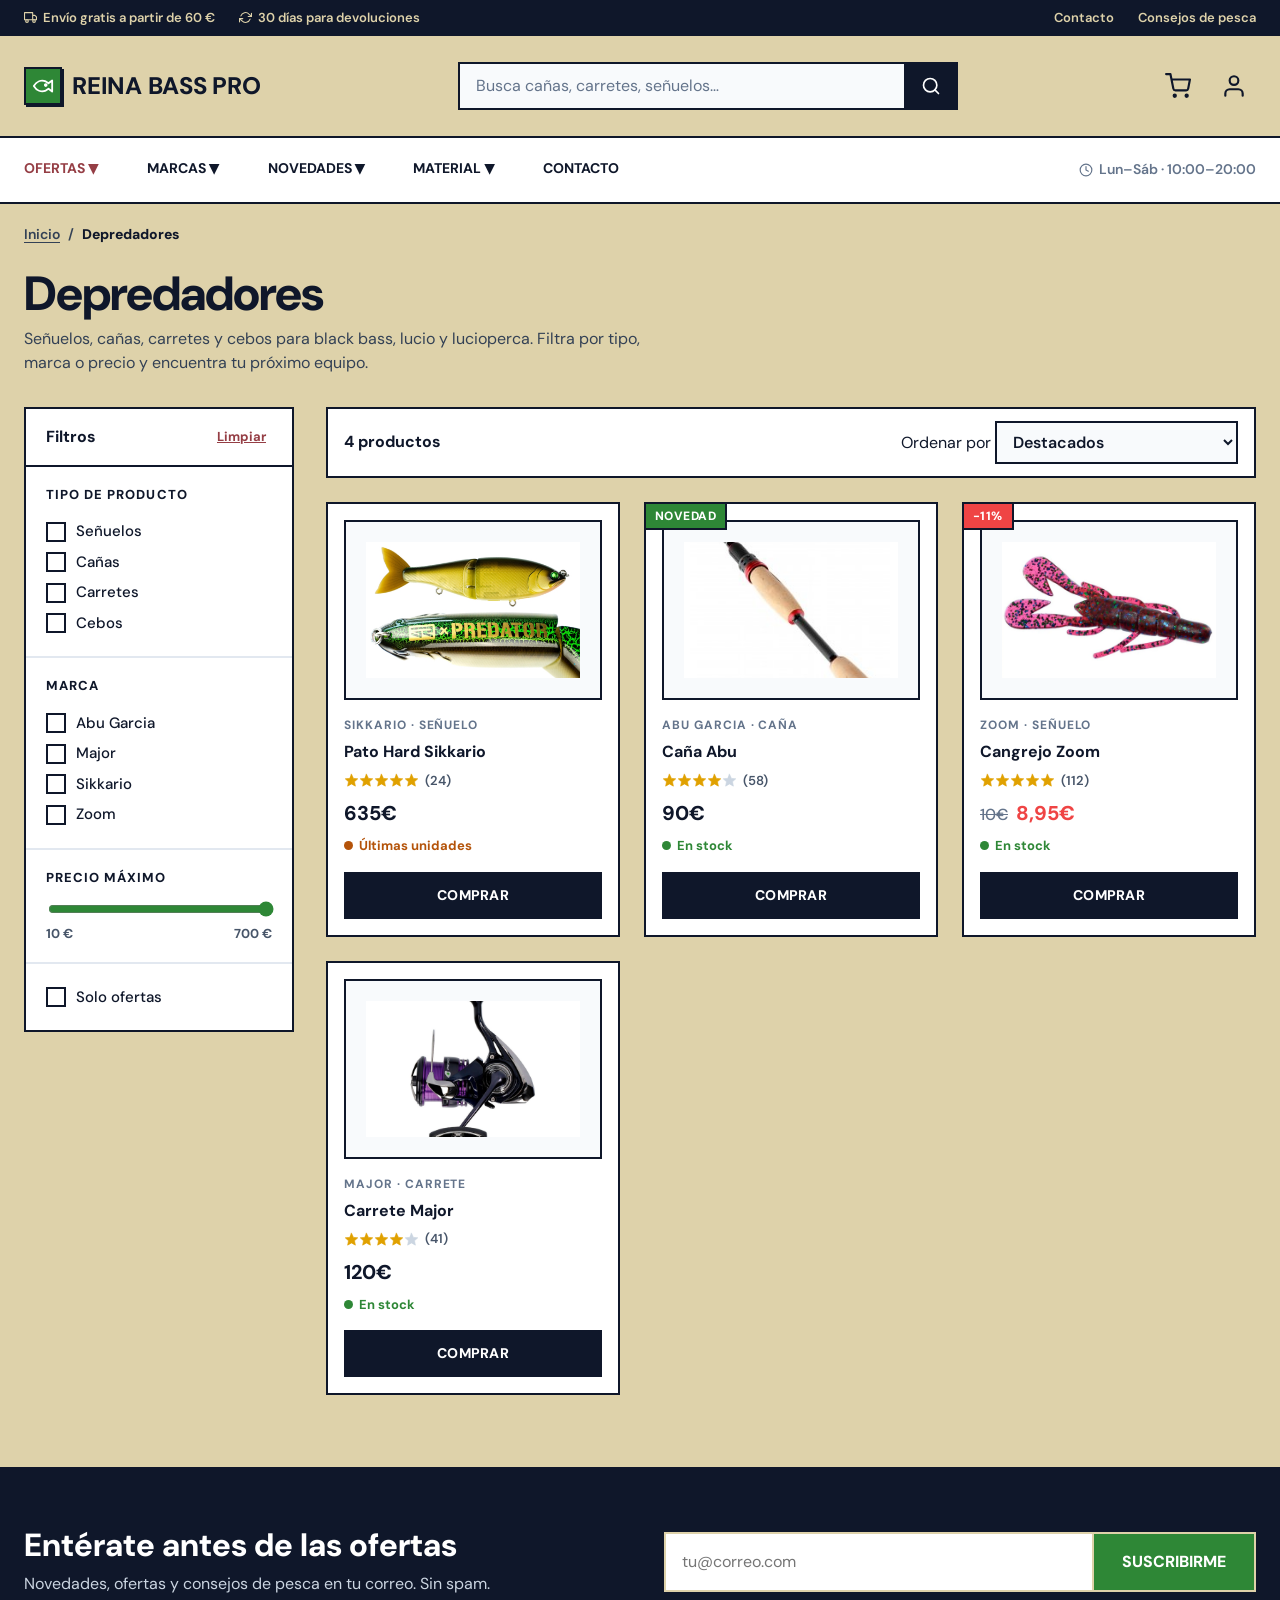
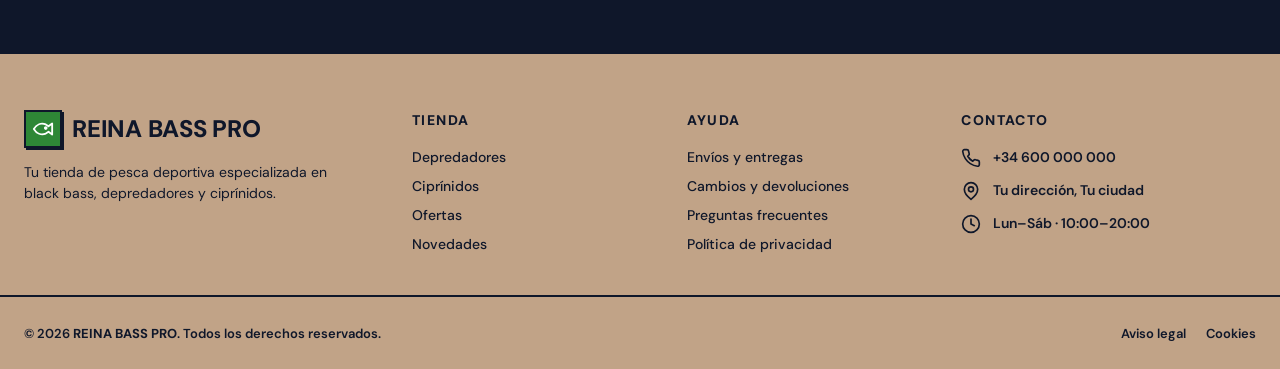
==== reina-bass-pro/categoria.html @ 72db345e "Primer commit de la Práctica 3" ====
<!DOCTYPE html>
<html lang="es">
<head>
  <meta charset="UTF-8">
  <meta name="viewport" content="width=device-width, initial-scale=1">
  <title>Depredadores | Reina Bass Pro</title>
  <meta name="description" content="Señuelos, cañas, carretes y cebos para black bass, lucio y lucioperca.">
  <link rel="preconnect" href="https://fonts.googleapis.com">
  <link rel="preconnect" href="https://fonts.gstatic.com" crossorigin>
  <link href="https://fonts.googleapis.com/css2?family=DM+Sans:opsz,wght@9..40,400;9..40,500;9..40,600;9..40,700;9..40,800&amp;display=swap" rel="stylesheet">
  <link rel="stylesheet" href="style.css">
</head>
<body>
<a class="skip-link" href="#contenido">Saltar al contenido</a>

<!-- Iconos SVG reutilizables -->
<svg class="sprite" width="0" height="0" aria-hidden="true" focusable="false">
  <symbol id="i-cart" viewBox="0 0 24 24"><circle cx="9" cy="21" r="1"/><circle cx="20" cy="21" r="1"/><path d="M1 1h4l2.7 13.4a2 2 0 0 0 2 1.6h9.7a2 2 0 0 0 2-1.6L23 6H6"/></symbol>
  <symbol id="i-user" viewBox="0 0 24 24"><path d="M20 21v-2a4 4 0 0 0-4-4H8a4 4 0 0 0-4 4v2"/><circle cx="12" cy="7" r="4"/></symbol>
  <symbol id="i-search" viewBox="0 0 24 24"><circle cx="11" cy="11" r="8"/><path d="m21 21-4.3-4.3"/></symbol>
  <symbol id="i-phone" viewBox="0 0 24 24"><path d="M22 16.9v3a2 2 0 0 1-2.2 2 19.8 19.8 0 0 1-8.6-3.1 19.5 19.5 0 0 1-6-6A19.8 19.8 0 0 1 2.1 4.2 2 2 0 0 1 4.1 2h3a2 2 0 0 1 2 1.7c.1 1 .4 1.9.7 2.8a2 2 0 0 1-.5 2.1L8.1 9.9a16 16 0 0 0 6 6l1.3-1.3a2 2 0 0 1 2.1-.4c.9.3 1.8.6 2.8.7a2 2 0 0 1 1.7 2z"/></symbol>
  <symbol id="i-mail" viewBox="0 0 24 24"><path d="M4 4h16a2 2 0 0 1 2 2v12a2 2 0 0 1-2 2H4a2 2 0 0 1-2-2V6a2 2 0 0 1 2-2z"/><path d="m22 6-10 7L2 6"/></symbol>
  <symbol id="i-pin" viewBox="0 0 24 24"><path d="M20 10c0 6-8 12-8 12S4 16 4 10a8 8 0 0 1 16 0z"/><circle cx="12" cy="10" r="3"/></symbol>
  <symbol id="i-truck" viewBox="0 0 24 24"><path d="M1 3h15v13H1zM16 8h4l3 3v5h-7z"/><circle cx="5.5" cy="18.5" r="2.5"/><circle cx="18.5" cy="18.5" r="2.5"/></symbol>
  <symbol id="i-return" viewBox="0 0 24 24"><path d="M23 4v6h-6M1 20v-6h6"/><path d="M3.5 9a9 9 0 0 1 14.9-3.4L23 10M1 14l4.6 4.4A9 9 0 0 0 20.5 15"/></symbol>
  <symbol id="i-shield" viewBox="0 0 24 24"><path d="M12 22s8-4 8-10V5l-8-3-8 3v7c0 6 8 10 8 10z"/><path d="m9 12 2 2 4-4"/></symbol>
  <symbol id="i-headset" viewBox="0 0 24 24"><path d="M3 18v-6a9 9 0 0 1 18 0v6"/><path d="M21 19a2 2 0 0 1-2 2h-1v-6h3zM3 19a2 2 0 0 0 2 2h1v-6H3z"/></symbol>
  <symbol id="i-star" viewBox="0 0 24 24"><polygon points="12 2 15.1 8.6 22 9.3 16.8 14 18.2 21 12 17.5 5.8 21 7.2 14 2 9.3 8.9 8.6"/></symbol>
  <symbol id="i-fish" viewBox="0 0 24 24"><path d="M2 12c3-5 8-7 13-5l3 2 4-3v12l-4-3-3 2c-5 2-10 0-13-5z"/><circle cx="15" cy="11" r="1"/></symbol>
  <symbol id="i-clock" viewBox="0 0 24 24"><circle cx="12" cy="12" r="10"/><path d="M12 6v6l4 2"/></symbol>
  <symbol id="i-arrow" viewBox="0 0 24 24"><path d="M5 12h14M12 5l7 7-7 7"/></symbol>
  <symbol id="i-check" viewBox="0 0 24 24"><path d="M20 6 9 17l-5-5"/></symbol>
</svg>

<!-- ===== Barra superior ===== -->
<div class="topbar">
  <div class="container topbar__inner">
    <ul class="topbar__list">
      <li class="topbar__item"><svg class="icon" aria-hidden="true"><use href="#i-truck"/></svg> Envío gratis a partir de 60&nbsp;€</li>
      <li class="topbar__item"><svg class="icon" aria-hidden="true"><use href="#i-return"/></svg> 30 días para devoluciones</li>
    </ul>
    <ul class="topbar__list">
      <li><a class="topbar__link" href="index.html#contacto">Contacto</a></li>
      <li><a class="topbar__link" href="index.html#consejos">Consejos de pesca</a></li>
    </ul>
  </div>
</div>

<!-- ===== Cabecera ===== -->
<header class="header">
  <div class="container header__inner">
    <a class="logo" href="index.html" aria-label="Reina Bass Pro, ir al inicio">
      <span class="logo__mark"><svg class="icon" aria-hidden="true"><use href="#i-fish"/></svg></span>
      <span class="logo__text">REINA BASS PRO</span>
    </a>
    <form class="search" role="search" action="categoria.html" method="get">
      <label class="sr-only" for="q">Buscar productos</label>
      <input class="search__input" id="q" name="q" type="search" placeholder="Busca cañas, carretes, señuelos…" autocomplete="off">
      <button class="search__btn" type="submit" aria-label="Buscar"><svg class="icon" aria-hidden="true"><use href="#i-search"/></svg></button>
    </form>
    <div class="header__actions">
      <a class="icon-btn" href="#" aria-label="Carrito de la compra"><svg class="icon" aria-hidden="true"><use href="#i-cart"/></svg><span class="icon-btn__badge" data-cart-count hidden>0</span></a>
      <a class="icon-btn" href="#" aria-label="Mi cuenta"><svg class="icon" aria-hidden="true"><use href="#i-user"/></svg></a>
    </div>
  </div>
</header>

<!-- ===== Navegación secundaria ===== -->
<nav class="subnav" aria-label="Secciones de la tienda">
  <div class="container subnav__inner">
    <ul class="subnav__list">
      <li><a class="subnav__link subnav__link--offer" href="categoria.html?oferta=1">OFERTAS ▼</a></li>
      <li><a class="subnav__link" href="categoria.html">MARCAS ▼</a></li>
      <li><a class="subnav__link" href="categoria.html">NOVEDADES ▼</a></li>
      <li><a class="subnav__link" href="categoria.html">MATERIAL ▼</a></li>
      <li><a class="subnav__link" href="index.html#contacto">CONTACTO</a></li>
    </ul>
    <p class="subnav__hours"><svg class="icon" aria-hidden="true"><use href="#i-clock"/></svg> Lun–Sáb · 10:00–20:00</p>
  </div>
</nav>

<main class="page" id="contenido">
  <div class="container">
    <nav class="breadcrumb" aria-label="Migas de pan">
      <a class="breadcrumb__link" href="index.html">Inicio</a><span aria-hidden="true">/</span><span class="breadcrumb__current" aria-current="page">Depredadores</span>
    </nav>
    <header class="page__header">
      <h1 class="page__title">Depredadores</h1>
      <p class="page__lead">Señuelos, cañas, carretes y cebos para black bass, lucio y lucioperca. Filtra por tipo, marca o precio y encuentra tu próximo equipo.</p>
    </header>

    <div class="listing">
      <aside class="filters" aria-label="Filtros">
        <div class="filters__header"><h2 class="filters__heading">Filtros</h2><button class="filters__reset" type="button" data-reset>Limpiar</button></div>
        <fieldset class="filters__group">
          <legend class="filters__title">Tipo de producto</legend>
          <label class="choice"><input class="choice__input" type="checkbox" name="type" value="senuelo"> Señuelos</label>
          <label class="choice"><input class="choice__input" type="checkbox" name="type" value="cana"> Cañas</label>
          <label class="choice"><input class="choice__input" type="checkbox" name="type" value="carrete"> Carretes</label>
          <label class="choice"><input class="choice__input" type="checkbox" name="type" value="cebo"> Cebos</label>
        </fieldset>
        <fieldset class="filters__group">
          <legend class="filters__title">Marca</legend>
          <label class="choice"><input class="choice__input" type="checkbox" name="brand" value="Abu Garcia"> Abu Garcia</label>
          <label class="choice"><input class="choice__input" type="checkbox" name="brand" value="Major"> Major</label>
          <label class="choice"><input class="choice__input" type="checkbox" name="brand" value="Sikkario"> Sikkario</label>
          <label class="choice"><input class="choice__input" type="checkbox" name="brand" value="Zoom"> Zoom</label>
        </fieldset>
        <div class="filters__group">
          <label class="filters__title" for="price-max">Precio máximo</label>
          <input class="filters__range" id="price-max" type="range" min="10" max="700" step="10" value="700">
          <p class="filters__labels"><span>10&nbsp;€</span><span id="price-out">700&nbsp;€</span></p>
        </div>
        <div class="filters__group">
          <label class="choice"><input class="choice__input" type="checkbox" id="only-offers"> Solo ofertas</label>
        </div>
      </aside>

      <section class="listing__results" aria-label="Resultados">
        <div class="toolbar">
          <p class="toolbar__count"><span id="count">4</span> productos</p>
          <label class="toolbar__sort">Ordenar por
            <select class="toolbar__select" id="sort">
              <option value="default">Destacados</option>
              <option value="price-asc">Precio: de menor a mayor</option>
              <option value="price-desc">Precio: de mayor a menor</option>
              <option value="name">Nombre (A–Z)</option>
            </select>
          </label>
        </div>
        <div class="products" id="products">
<article class="card" data-name="Pato Hard Sikkario" data-price="635" data-brand="Sikkario" data-type="senuelo" data-offer="0" data-order="1">
  <a class="card__media" href="producto.html"><img class="card__img" src="img/swimbait.png" alt="Señuelo swimbait Pato Hard Sikkario" loading="lazy"></a>
  <div class="card__body">
    <p class="card__brand">Sikkario · Señuelo</p>
    <h3 class="card__title"><a href="producto.html">Pato Hard Sikkario</a></h3>
    <p class="rating"><span class="rating__stars" role="img" aria-label="5 de 5 estrellas"><svg class="icon rating__star" aria-hidden="true"><use href="#i-star"/></svg><svg class="icon rating__star" aria-hidden="true"><use href="#i-star"/></svg><svg class="icon rating__star" aria-hidden="true"><use href="#i-star"/></svg><svg class="icon rating__star" aria-hidden="true"><use href="#i-star"/></svg><svg class="icon rating__star" aria-hidden="true"><use href="#i-star"/></svg></span> <span class="rating__text">(24)</span></p>
    <p class="price">635€</p>
    <p class="stock stock--low">Últimas unidades</p>
  </div>
  <button type="button" class="btn btn--sm card__btn" data-add data-name="Pato Hard Sikkario">COMPRAR</button>
</article>
<article class="card" data-name="Caña Abu" data-price="90" data-brand="Abu Garcia" data-type="cana" data-offer="0" data-order="2">
  <span class="badge badge--new">NOVEDAD</span>
  <a class="card__media" href="producto.html"><img class="card__img" src="img/cana.png" alt="Caña de spinning Abu García" loading="lazy"></a>
  <div class="card__body">
    <p class="card__brand">Abu Garcia · Caña</p>
    <h3 class="card__title"><a href="producto.html">Caña Abu</a></h3>
    <p class="rating"><span class="rating__stars" role="img" aria-label="4 de 5 estrellas"><svg class="icon rating__star" aria-hidden="true"><use href="#i-star"/></svg><svg class="icon rating__star" aria-hidden="true"><use href="#i-star"/></svg><svg class="icon rating__star" aria-hidden="true"><use href="#i-star"/></svg><svg class="icon rating__star" aria-hidden="true"><use href="#i-star"/></svg><svg class="icon rating__star rating__star--off" aria-hidden="true"><use href="#i-star"/></svg></span> <span class="rating__text">(58)</span></p>
    <p class="price">90€</p>
    <p class="stock">En stock</p>
  </div>
  <button type="button" class="btn btn--sm card__btn" data-add data-name="Caña Abu">COMPRAR</button>
</article>
<article class="card" data-name="Cangrejo Zoom" data-price="8.95" data-brand="Zoom" data-type="senuelo" data-offer="1" data-order="3">
  <span class="badge">-11%</span>
  <a class="card__media" href="producto.html"><img class="card__img" src="img/cangrejo.png" alt="Señuelo cangrejo Zoom" loading="lazy"></a>
  <div class="card__body">
    <p class="card__brand">Zoom · Señuelo</p>
    <h3 class="card__title"><a href="producto.html">Cangrejo Zoom</a></h3>
    <p class="rating"><span class="rating__stars" role="img" aria-label="5 de 5 estrellas"><svg class="icon rating__star" aria-hidden="true"><use href="#i-star"/></svg><svg class="icon rating__star" aria-hidden="true"><use href="#i-star"/></svg><svg class="icon rating__star" aria-hidden="true"><use href="#i-star"/></svg><svg class="icon rating__star" aria-hidden="true"><use href="#i-star"/></svg><svg class="icon rating__star" aria-hidden="true"><use href="#i-star"/></svg></span> <span class="rating__text">(112)</span></p>
    <p class="price"><s class="price__old">10€</s> <span class="price__now">8,95€</span></p>
    <p class="stock">En stock</p>
  </div>
  <button type="button" class="btn btn--sm card__btn" data-add data-name="Cangrejo Zoom">COMPRAR</button>
</article>
<article class="card" data-name="Carrete Major" data-price="120" data-brand="Major" data-type="carrete" data-offer="0" data-order="4">
  <a class="card__media" href="producto.html"><img class="card__img" src="img/carrete.png" alt="Carrete de spinning Major" loading="lazy"></a>
  <div class="card__body">
    <p class="card__brand">Major · Carrete</p>
    <h3 class="card__title"><a href="producto.html">Carrete Major</a></h3>
    <p class="rating"><span class="rating__stars" role="img" aria-label="4 de 5 estrellas"><svg class="icon rating__star" aria-hidden="true"><use href="#i-star"/></svg><svg class="icon rating__star" aria-hidden="true"><use href="#i-star"/></svg><svg class="icon rating__star" aria-hidden="true"><use href="#i-star"/></svg><svg class="icon rating__star" aria-hidden="true"><use href="#i-star"/></svg><svg class="icon rating__star rating__star--off" aria-hidden="true"><use href="#i-star"/></svg></span> <span class="rating__text">(41)</span></p>
    <p class="price">120€</p>
    <p class="stock">En stock</p>
  </div>
  <button type="button" class="btn btn--sm card__btn" data-add data-name="Carrete Major">COMPRAR</button>
</article>
        </div>
        <p class="empty" id="empty">No hay productos con esos filtros. Prueba a limpiarlos.</p>
      </section>
    </div>
  </div>
</main>

<!-- ===== Newsletter ===== -->
<section class="newsletter" aria-labelledby="newsletter-titulo">
  <div class="container newsletter__inner">
    <div class="newsletter__text">
      <h2 class="newsletter__title" id="newsletter-titulo">Entérate antes de las ofertas</h2>
      <p class="newsletter__lead">Novedades, ofertas y consejos de pesca en tu correo. Sin spam.</p>
    </div>
    <div class="newsletter__action">
      <form class="newsletter__form" name="newsletter" method="post" data-netlify="true" data-netlify-form>
        <input type="hidden" name="form-name" value="newsletter">
        <label class="sr-only" for="newsletter-email">Correo electrónico</label>
        <input class="newsletter__input" id="newsletter-email" type="email" name="email" placeholder="tu@correo.com" autocomplete="email" required>
        <button class="newsletter__btn" type="submit">SUSCRIBIRME</button>
      </form>
      <p class="form__status" data-status-for="newsletter" role="status"></p>
    </div>
  </div>
</section>

<!-- ===== Pie de página ===== -->
<footer class="footer" id="pie">
  <div class="container footer__inner">
    <div class="footer__brand">
      <a class="logo" href="index.html"><span class="logo__mark"><svg class="icon" aria-hidden="true"><use href="#i-fish"/></svg></span><span class="logo__text">REINA BASS PRO</span></a>
      <p class="footer__about">Tu tienda de pesca deportiva especializada en black bass, depredadores y ciprínidos.</p>
    </div>
    <nav class="footer__col" aria-label="Tienda">
      <h2 class="footer__heading">Tienda</h2>
      <ul class="footer__list">
        <li><a href="categoria.html">Depredadores</a></li>
        <li><a href="categoria.html">Ciprínidos</a></li>
        <li><a href="categoria.html?oferta=1">Ofertas</a></li>
        <li><a href="categoria.html">Novedades</a></li>
      </ul>
    </nav>
    <nav class="footer__col" aria-label="Ayuda">
      <h2 class="footer__heading">Ayuda</h2>
      <ul class="footer__list">
        <li><a href="#">Envíos y entregas</a></li>
        <li><a href="#">Cambios y devoluciones</a></li>
        <li><a href="#">Preguntas frecuentes</a></li>
        <li><a href="#">Política de privacidad</a></li>
      </ul>
    </nav>
    <div class="footer__col footer__col--wide">
      <h2 class="footer__heading">Contacto</h2>
      <ul class="footer__list footer__list--contact">
        <li><svg class="icon" aria-hidden="true"><use href="#i-phone"/></svg> <a href="tel:+34600000000">+34 600 000 000</a></li>
        <li><svg class="icon" aria-hidden="true"><use href="#i-pin"/></svg> Tu dirección, Tu ciudad</li>
        <li><svg class="icon" aria-hidden="true"><use href="#i-clock"/></svg> Lun–Sáb · 10:00–20:00</li>
      </ul>
    </div>
  </div>
  <div class="footer__bottom">
    <div class="container footer__bottom-inner">
      <p>© <span data-year>2026</span> <strong>REINA BASS PRO</strong>. Todos los derechos reservados.</p>
      <ul class="footer__legal"><li><a href="#">Aviso legal</a></li><li><a href="#">Cookies</a></li></ul>
    </div>
  </div>
</footer>

<div class="toast" data-toast role="status" aria-live="polite"><svg class="icon" aria-hidden="true"><use href="#i-check"/></svg><span></span></div>
<script src="script.js"></script>
</body>
</html>
---- reina-bass-pro/style.css ----
/* ==========================================================================
   REINA BASS PRO — Hoja de estilos
   Metodología: BEM (bloque__elemento--modificador)

   ÍNDICE
   1. Variables (design tokens)
   2. Base (reset y etiquetas)
   3. Utilidades
   4. Layout (contenedor y secciones)
   5. Componentes reutilizables
      5.1 Botones · 5.2 Insignias · 5.3 Valoración y precio · 5.4 Tarjeta de producto
      5.5 Opciones (checkbox/radio) · 5.6 Formularios · 5.7 Aviso (toast)
   6. Bloques de página (de arriba abajo)
      topbar · header · subnav · hero · categorías · ventajas · promo · marcas
      consejos · contacto · newsletter · footer
   7. Páginas internas
      7.1 Cabecera de página y migas · 7.2 Listado · 7.3 Ficha de producto
   8. Responsive (1100px · 900px · 600px)

   Maquetación: se usa FLEXBOX para casi todos los bloques (cabecera, menús,
   portada, categorías, ventajas, marcas, consejos, contacto, formularios,
   pie…) y CSS GRID solo para las rejillas de tarjetas de producto.
   ========================================================================== */


/* ==========================================================================
   1. VARIABLES
   ========================================================================== */
:root {
  /* Colores (extraídos del diseño de Figma) */
  --color-sand: #ded2aa;
  --color-sand-light: #efe8cf;
  --color-navy: #0f172a;
  --color-green: #2e8736;
  --color-green-light: #ace6a7;
  --color-tan: #c1a387;
  --color-wine: #953e45;
  --color-red: #ef4444;
  --color-slate: #64748b;
  --color-bg: #f1f5f9;
  --color-paper: #f8fafc;
  --color-white: #fff;

  /* Bordes y sombras "duras" */
  --border: 2px solid var(--color-navy);
  --shadow-sm: 3px 3px 0 var(--color-navy);
  --shadow: 4px 4px 0 var(--color-navy);
  --shadow-lg: 8px 8px 0 var(--color-navy);

  /* Tipografía y medidas */
  --font-base: "DM Sans", system-ui, -apple-system, "Segoe UI", sans-serif;
  --container-width: 1280px;
}


/* ==========================================================================
   2. BASE
   ========================================================================== */
*,
*::before,
*::after { box-sizing: border-box; }

html { scroll-behavior: smooth; }

body {
  margin: 0;
  font-family: var(--font-base);
  color: var(--color-navy);
  background: var(--color-bg);
  line-height: 1.5;
  -webkit-font-smoothing: antialiased;
}

img { display: block; max-width: 100%; }
a { color: inherit; text-decoration: none; }
button, input, select, textarea { font: inherit; color: inherit; }
h1, h2, h3, h4, p, address, figure, fieldset { margin: 0; }
ul { margin: 0; padding: 0; list-style: none; }
address { font-style: normal; }
:focus-visible { outline: 3px solid var(--color-green); outline-offset: 2px; }


/* ==========================================================================
   3. UTILIDADES
   ========================================================================== */
.sr-only {
  position: absolute; width: 1px; height: 1px; overflow: hidden;
  clip: rect(0 0 0 0); white-space: nowrap;
}

.skip-link {
  position: absolute; left: 16px; top: -100px; z-index: 200;
  background: var(--color-navy); color: var(--color-white);
  padding: 10px 16px; font-weight: 700;
}
.skip-link:focus { top: 16px; }

/* Sprite con los iconos (oculto) */
.sprite { position: absolute; width: 0; height: 0; }

/* Icono SVG en línea (hereda el color del texto) */
.icon {
  flex-shrink: 0; width: 1em; height: 1em;
  fill: none; stroke: currentColor; stroke-width: 2;
  stroke-linecap: round; stroke-linejoin: round;
}


/* ==========================================================================
   4. LAYOUT
   ========================================================================== */
.container {
  width: 100%; max-width: var(--container-width);
  margin: 0 auto; padding: 0 24px;
}

.section { padding: 72px 0; }
.section--sand  { background: var(--color-sand);  border-block: var(--border); }
.section--white { background: var(--color-white); border-block: var(--border); }

.section__header {
  display: flex; flex-wrap: wrap; justify-content: space-between;
  align-items: flex-end; gap: 24px; margin-bottom: 36px;
}
.section__title { font-size: clamp(28px, 3.4vw, 40px); font-weight: 800; letter-spacing: -.02em; line-height: 1.1; }
.section__subtitle { max-width: 560px; margin-top: 8px; color: #475569; }

.link-arrow {
  display: inline-flex; align-items: center; gap: 8px;
  padding-bottom: 2px; border-bottom: 3px solid var(--color-green); font-weight: 800;
}
.link-arrow:hover { gap: 12px; }


/* ==========================================================================
   5. COMPONENTES REUTILIZABLES
   ========================================================================== */

/* ---------- 5.1 Botones ---------- */
.btn {
  display: inline-flex; align-items: center; justify-content: center; gap: 8px;
  padding: 14px 28px; border: var(--border);
  background: var(--color-navy); color: var(--color-white);
  box-shadow: var(--shadow-sm); cursor: pointer;
  font-size: 15px; font-weight: 800; letter-spacing: .02em;
  transition: transform .12s, box-shadow .12s;
}
.btn:hover  { transform: translate(-2px, -2px); box-shadow: 5px 5px 0 var(--color-navy); }
.btn:active { transform: translate(2px, 2px);  box-shadow: 1px 1px 0 var(--color-navy); }
.btn--light { background: var(--color-white); color: var(--color-navy); }
.btn--sm    { padding: 11px 16px; font-size: 14px; box-shadow: none; }
.btn--sm:hover { box-shadow: var(--shadow-sm); }

/* ---------- 5.2 Insignias ---------- */
.eyebrow {
  display: inline-flex; align-items: center; gap: 8px; padding: 6px 12px;
  border: var(--border); box-shadow: 2px 2px 0 var(--color-navy);
  background: var(--color-green); color: var(--color-white);
  font-size: 12px; font-weight: 800; letter-spacing: .1em; text-transform: uppercase;
}
.eyebrow--light { background: var(--color-white); color: var(--color-navy); }

.badge {
  position: absolute; top: -2px; left: -2px; z-index: 2; padding: 3px 9px;
  border: var(--border); background: var(--color-red); color: var(--color-white);
  font-size: 12px; font-weight: 800; letter-spacing: .04em;
}
.badge--new { background: var(--color-green); }

/* ---------- 5.3 Valoración, precio y stock ---------- */
.rating { display: flex; align-items: center; gap: 6px; font-size: 13px; font-weight: 600; color: #475569; }
.rating__stars { display: inline-flex; color: #e0a100; font-size: 15px; }
.rating__star { fill: currentColor; stroke-width: 1; }
.rating__star--off { color: #cbd5e1; }

.price { display: flex; align-items: baseline; gap: 8px; font-size: 20px; font-weight: 800; }
.price__old { color: var(--color-slate); font-size: 16px; font-weight: 500; }
.price__now { color: var(--color-red); }
.price__tax { font-size: 14px; font-weight: 600; color: var(--color-slate); }

.stock { display: inline-flex; align-items: center; gap: 6px; font-size: 13px; font-weight: 700; color: var(--color-green); }
.stock::before { content: ""; width: 9px; height: 9px; border-radius: 50%; background: currentColor; }
.stock--low { color: #b45309; }

.chips { display: flex; flex-wrap: wrap; justify-content: center; gap: 8px; }
.chips__item { padding: 3px 12px; border: var(--border); background: var(--color-white); font-size: 13px; font-weight: 700; }

/* ---------- 5.4 Tarjeta de producto ---------- */
.card {
  position: relative; display: flex; flex-direction: column; gap: 16px;
  padding: 16px; border: var(--border); background: var(--color-white);
  transition: transform .15s, box-shadow .15s;
}
.card:hover { transform: translate(-3px, -3px); box-shadow: var(--shadow); }
.card[hidden] { display: none; }
.card__media { display: block; height: 180px; padding: 20px; border: var(--border); background: var(--color-paper); }
.card__img { width: 100%; height: 100%; object-fit: cover; }
.card__body { display: flex; flex: 1; flex-direction: column; gap: 8px; }
.card__brand { font-size: 12px; font-weight: 700; letter-spacing: .08em; text-transform: uppercase; color: var(--color-slate); }
.card__title { font-size: 16px; font-weight: 700; line-height: 1.3; }
.card__title a:hover { text-decoration: underline; text-decoration-thickness: 2px; }
.card__btn { margin-top: auto; }

/* Rejilla de tarjetas (única zona donde se usa CSS Grid) */
.products { display: grid; grid-template-columns: repeat(4, 1fr); gap: 32px; }
.products--3 { grid-template-columns: repeat(3, 1fr); }

/* ---------- 5.5 Opciones: checkbox y radio ---------- */
.choice { display: flex; align-items: center; gap: 10px; padding: 4px 0; font-size: 15px; font-weight: 500; cursor: pointer; }
.choice__input {
  appearance: none; flex-shrink: 0; display: grid; place-items: center;
  width: 20px; height: 20px; margin: 0; border: var(--border);
  background: var(--color-white); cursor: pointer;
}
.choice__input:checked { background: var(--color-green); }
.choice__input[type="checkbox"]:checked::after {
  content: ""; width: 6px; height: 10px;
  border: solid var(--color-white); border-width: 0 3px 3px 0;
  transform: rotate(45deg) translate(-1px, -1px);
}
.choice__link { text-decoration: underline; text-underline-offset: 3px; }
.choice__input--radio { border-radius: 50%; }
.choice__input--radio:checked { box-shadow: inset 0 0 0 3px var(--color-white); }

/* ---------- 5.6 Formularios ---------- */
.form__fieldset { min-width: 0; margin-bottom: 20px; padding: 24px 20px 8px; border: var(--border); }
.form__legend {
  padding: 3px 12px; background: var(--color-navy); color: var(--color-white);
  font-size: 12px; font-weight: 800; letter-spacing: .1em; text-transform: uppercase;
}
.form__row { display: flex; flex-wrap: wrap; column-gap: 20px; }
.form__field { display: flex; flex: 1 1 220px; flex-direction: column; gap: 6px; margin-bottom: 16px; }
.form__label { font-size: 14px; font-weight: 700; }
.form__optional { font-weight: 500; color: var(--color-slate); }
.form__group { min-width: 0; margin-bottom: 16px; padding: 0; border: 0; }
.form__group .form__label { float: left; width: 100%; margin-bottom: 8px; padding: 0; }
.form__group .form__options { clear: both; margin-bottom: 0; }
.form__label--required::after { content: " *"; color: var(--color-wine); }
.form__control {
  width: 100%; padding: 12px 14px; border: var(--border); border-radius: 0;
  background: var(--color-paper);
}
.form__control::placeholder { color: var(--color-slate); }
.form__control:focus { outline: 3px solid var(--color-green); outline-offset: 0; background: var(--color-white); }
.form__control:user-invalid { border-color: var(--color-wine); background: #fdf2f2; }
.form__control--area { min-height: 140px; resize: vertical; }
.form__hint { display: flex; justify-content: space-between; gap: 12px; font-size: 13px; color: var(--color-slate); }
.form__options { display: flex; flex-wrap: wrap; gap: 4px 28px; margin-bottom: 12px; }
.form__actions { display: flex; flex-wrap: wrap; align-items: center; gap: 16px; }
.form__status { margin-top: 16px; font-weight: 700; }
.form__status:empty { display: none; }
.form__status--ok { color: var(--color-green); }
.form__status--error { color: var(--color-wine); }

/* ---------- 5.7 Aviso (toast) ---------- */
.toast {
  position: fixed; right: 24px; bottom: 24px; z-index: 100;
  display: flex; align-items: center; gap: 10px; padding: 14px 20px;
  border: 2px solid var(--color-sand); background: var(--color-navy); color: var(--color-white);
  box-shadow: 4px 4px 0 var(--color-green); font-weight: 700;
  opacity: 0; transform: translateY(24px); pointer-events: none; transition: .25s;
}
.toast--on { opacity: 1; transform: none; }


/* ==========================================================================
   6. BLOQUES DE PÁGINA
   ========================================================================== */

/* ---------- Barra superior ---------- */
.topbar { background: var(--color-navy); color: var(--color-sand); font-size: 13px; font-weight: 600; }
.topbar__inner { display: flex; justify-content: space-between; align-items: center; gap: 16px; padding-block: 8px; }
.topbar__list { display: flex; gap: 24px; }
.topbar__item { display: flex; align-items: center; gap: 6px; }
.topbar__link:hover { color: var(--color-white); }

/* ---------- Cabecera ---------- */
.header { position: sticky; top: 0; z-index: 50; background: var(--color-sand); border-bottom: var(--border); }
.header__inner { display: flex; align-items: center; justify-content: space-between; gap: 32px; min-height: 100px; }
.header__actions { display: flex; align-items: center; gap: 12px; }

.logo { display: flex; align-items: center; gap: 10px; font-size: 24px; font-weight: 800; letter-spacing: -.01em; white-space: nowrap; }
.logo__mark {
  display: grid; place-items: center; width: 38px; height: 38px;
  border: var(--border); box-shadow: 2px 2px 0 var(--color-navy);
  background: var(--color-green); color: var(--color-white); font-size: 22px;
}

.search { display: flex; flex: 1; max-width: 500px; height: 48px; border: var(--border); background: var(--color-paper); }
.search__input { flex: 1; min-width: 0; padding: 0 16px; border: 0; background: transparent; outline: none; }
.search__input::placeholder { color: var(--color-slate); }
.search__btn { display: grid; place-items: center; width: 52px; border: 0; border-left: var(--border); background: var(--color-navy); color: var(--color-white); font-size: 20px; cursor: pointer; }
.search__btn:hover { background: var(--color-green); }

.icon-btn { position: relative; display: grid; place-items: center; width: 44px; height: 44px; border: 2px solid transparent; font-size: 26px; }
.icon-btn:hover { border-color: var(--color-navy); background: var(--color-sand-light); }
.icon-btn__badge {
  position: absolute; top: -4px; right: -4px; display: grid; place-items: center;
  min-width: 20px; height: 20px; padding: 0 5px; border: var(--border); border-radius: 10px;
  background: var(--color-wine); color: var(--color-white); font-size: 11px; font-weight: 800;
}
.icon-btn__badge[hidden] { display: none; }

/* ---------- Subnavegación ---------- */
.subnav { background: var(--color-white); border-bottom: var(--border); }
.subnav__inner { display: flex; align-items: center; gap: 48px; min-height: 64px; overflow-x: auto; scrollbar-width: none; }
.subnav__inner::-webkit-scrollbar { display: none; }
.subnav__list { display: flex; gap: 48px; }
.subnav__link { display: block; padding: 8px 0; border-bottom: 3px solid transparent; font-size: 14px; font-weight: 700; white-space: nowrap; }
.subnav__link:hover { border-bottom-color: var(--color-green); }
.subnav__link--offer { color: var(--color-wine); }
.subnav__hours { display: flex; align-items: center; gap: 6px; margin-left: auto; font-size: 14px; font-weight: 600; color: var(--color-slate); white-space: nowrap; }

/* ---------- Portada (hero) ---------- */
.hero { overflow: hidden; background: var(--color-sand); border-bottom: var(--border); }
.hero__inner { display: flex; align-items: center; gap: 56px; padding-block: 72px; }
.hero__content { flex: 1.1; min-width: 0; }
.hero__title { margin: 22px 0 20px; font-size: clamp(38px, 5.4vw, 68px); font-weight: 800; line-height: 1.02; letter-spacing: -.025em; }
.hero__highlight {
  display: inline-block; padding: 0 12px; border: var(--border); box-shadow: var(--shadow-sm);
  background: var(--color-green); color: var(--color-white); font-style: normal; transform: rotate(-1.5deg);
}
.hero__lead { max-width: 540px; font-size: 19px; color: #1e293b; }
.hero__cta { display: flex; flex-wrap: wrap; gap: 16px; margin-top: 32px; }
.hero__visual { position: relative; flex: .9; min-width: 0; }
.hero__frame { padding: 18px; border: var(--border); box-shadow: 10px 10px 0 var(--color-navy); background: var(--color-green); transform: rotate(1.5deg); }
.hero__img { width: 100%; aspect-ratio: 5 / 4; object-fit: cover; background: #1f6228; }
.hero__sticker {
  position: absolute; left: -26px; bottom: 28px; display: flex; align-items: center; gap: 10px;
  padding: 12px 16px; border: var(--border); box-shadow: var(--shadow);
  background: var(--color-white); font-weight: 800; transform: rotate(-3deg);
}
.hero__sticker-icon { font-size: 28px; color: var(--color-green); }
.hero__sticker-note { display: block; font-size: 12px; font-weight: 600; color: var(--color-slate); }

.stats { display: flex; flex-wrap: wrap; gap: 36px; margin-top: 44px; padding-top: 28px; border-top: 2px dashed rgba(15, 23, 42, .35); }
.stats__value { display: block; font-size: 30px; font-weight: 800; line-height: 1.1; }
.stats__label { font-size: 14px; font-weight: 600; color: #334155; }

/* ---------- Categorías (columnas del diseño de Figma) ---------- */
.categories { display: flex; background: var(--color-sand); border-bottom: var(--border); }
.category { display: flex; flex: 1; flex-direction: column; align-items: center; gap: 28px; min-width: 0; padding: 40px; }
.category + .category { border-left: 1px solid var(--color-paper); }
.category__frame { position: relative; width: 100%; overflow: hidden; padding: 20px; border: 2px solid var(--color-paper); background: var(--color-green); }
.category__img { width: 100%; aspect-ratio: 640 / 520; object-fit: cover; background: #1f6228; transition: transform .35s; }
.category:hover .category__img { transform: scale(1.03); }
.category__tag { position: absolute; top: 34px; left: 34px; padding: 6px 10px; border: 2px solid var(--color-paper); background: var(--color-navy); color: var(--color-white); font-size: 12px; font-weight: 800; letter-spacing: .08em; }
.category__info { display: flex; flex-direction: column; align-items: center; gap: 14px; max-width: 560px; text-align: center; }
.category__title { font-size: 28px; font-weight: 800; }
.category__text { color: #334155; }

/* ---------- Ventajas ---------- */
.perks { display: flex; background: var(--color-white); border-bottom: var(--border); }
.perk { display: flex; flex: 1; align-items: center; gap: 16px; padding: 28px 24px; }
.perk + .perk { border-left: var(--border); }
.perk__icon {
  display: grid; flex-shrink: 0; place-items: center; width: 52px; height: 52px;
  border: var(--border); box-shadow: 2px 2px 0 var(--color-navy);
  background: var(--color-green-light); font-size: 26px;
}
.perk__title { display: block; font-size: 15px; line-height: 1.25; }
.perk__text { font-size: 13px; color: #475569; }

/* ---------- Oferta (promo) ---------- */
.promo { display: flex; overflow: hidden; border: var(--border); box-shadow: var(--shadow-lg); background: var(--color-green); color: var(--color-white); }
.promo__text { flex: 1.3; padding: 48px; }
.promo__title { margin: 18px 0 12px; font-size: clamp(28px, 3.6vw, 44px); font-weight: 800; line-height: 1.08; letter-spacing: -.02em; }
.promo__lead { max-width: 460px; margin-bottom: 26px; }
.promo__side { display: flex; flex: 1; flex-direction: column; justify-content: center; gap: 16px; padding: 36px; border-left: var(--border); background: var(--color-navy); }
.promo__label { font-weight: 600; color: #cbd5e1; }
.promo__value { font-size: 72px; font-weight: 800; line-height: 1; letter-spacing: -.03em; color: var(--color-sand); }
.promo__code { width: fit-content; padding: 8px 14px; border: 2px dashed var(--color-sand); color: var(--color-sand); font-weight: 800; letter-spacing: .12em; }

/* ---------- Marcas ---------- */
.brands { display: flex; border: var(--border); background: var(--color-white); }
.brands__item { flex: 1; padding: 28px 12px; text-align: center; font-size: 20px; font-weight: 800; letter-spacing: .04em; color: #334155; transition: background .15s, color .15s; }
.brands__item + .brands__item { border-left: var(--border); }
.brands__item:hover { background: var(--color-navy); color: var(--color-sand); }

/* ---------- Consejos ---------- */
.tips { display: flex; gap: 32px; }
.tip { display: flex; flex: 1; flex-direction: column; min-width: 0; border: var(--border); background: var(--color-white); transition: transform .15s, box-shadow .15s; }
.tip:hover { transform: translate(-3px, -3px); box-shadow: var(--shadow); }
.tip__top { display: flex; align-items: flex-end; min-height: 120px; padding: 28px; border-bottom: var(--border); background: var(--color-sand); }
.tip__top--green { background: var(--color-green-light); }
.tip__top--tan { background: var(--color-tan); }
.tip__tag { padding: 3px 10px; border: var(--border); background: var(--color-white); font-size: 12px; font-weight: 800; letter-spacing: .1em; text-transform: uppercase; }
.tip__body { display: flex; flex: 1; flex-direction: column; gap: 10px; padding: 24px 28px 28px; }
.tip__title { font-size: 20px; line-height: 1.25; }
.tip__text { font-size: 15px; color: #475569; }
.tip__link { width: fit-content; margin-top: auto; font-size: 14px; }

/* ---------- Contacto (sección con formulario) ---------- */
.contact { display: flex; border: var(--border); box-shadow: var(--shadow-lg); background: var(--color-white); }
.contact__info { display: flex; flex: 0 0 340px; flex-direction: column; gap: 24px; padding: 40px; background: var(--color-navy); color: var(--color-white); }
.contact__heading { font-size: 22px; font-weight: 800; }
.contact__list { display: flex; flex-direction: column; gap: 20px; }
.contact__item { display: flex; align-items: flex-start; gap: 14px; }
.contact__icon {
  display: grid; flex-shrink: 0; place-items: center; width: 40px; height: 40px;
  border: 2px solid var(--color-sand); color: var(--color-sand); font-size: 20px;
}
.contact__term { display: block; font-size: 12px; font-weight: 800; letter-spacing: .1em; text-transform: uppercase; color: var(--color-sand); }
.contact__data { margin: 0; font-weight: 600; }
.contact__data a:hover { text-decoration: underline; }
.contact__note { margin-top: auto; padding-top: 20px; border-top: 2px dashed rgba(222, 210, 170, .4); font-size: 14px; color: #cbd5e1; }
.contact__form { flex: 1; min-width: 0; padding: 40px; }

/* ---------- Newsletter ---------- */
.newsletter { border-top: var(--border); background: var(--color-navy); color: var(--color-white); }
.newsletter__inner { display: flex; flex-wrap: wrap; align-items: center; gap: 24px 48px; padding-block: 56px; }
.newsletter__text { flex: 1 1 280px; min-width: 0; }
.newsletter__title { font-size: 32px; font-weight: 800; line-height: 1.15; }
.newsletter__lead { margin-top: 8px; color: #cbd5e1; }
.newsletter__action { flex: 1 1 280px; min-width: 0; }
.newsletter__form { display: flex; border: 2px solid var(--color-sand); background: var(--color-white); }
.newsletter__input { flex: 1; min-width: 0; padding: 16px; border: 0; background: transparent; outline: none; color: var(--color-navy); }
.newsletter__btn { padding: 0 28px; border: 0; border-left: 2px solid var(--color-sand); background: var(--color-green); color: var(--color-white); font-weight: 800; cursor: pointer; }
.newsletter__btn:hover { background: var(--color-sand); color: var(--color-navy); }
.newsletter .form__status--ok { color: var(--color-green-light); }
.newsletter .form__status--error { color: #fca5a5; }

/* ---------- Pie de página ---------- */
.footer { border-top: var(--border); background: var(--color-tan); }
.footer__inner { display: flex; gap: 48px; padding-block: 56px 40px; }
.footer__brand { flex: 1.5; }
.footer__col { flex: 1; }
.footer__col--wide { flex: 1.3; }
.footer__about { margin-top: 14px; font-size: 14px; }
.footer__heading { margin-bottom: 16px; font-size: 14px; font-weight: 800; letter-spacing: .1em; text-transform: uppercase; }
.footer__list { display: flex; flex-direction: column; gap: 8px; font-size: 14px; font-weight: 500; }
.footer__list a:hover { text-decoration: underline; text-decoration-thickness: 2px; }
.footer__list--contact { gap: 12px; font-weight: 600; }
.footer__list--contact li { display: flex; align-items: center; gap: 12px; }
.footer__list--contact .icon { font-size: 20px; }
.footer__bottom { border-top: var(--border); }
.footer__bottom-inner { display: flex; flex-wrap: wrap; justify-content: space-between; align-items: center; gap: 16px; min-height: 72px; font-size: 13px; font-weight: 600; }
.footer__legal { display: flex; gap: 20px; }


/* ==========================================================================
   7. PÁGINAS INTERNAS
   ========================================================================== */

/* ---------- 7.1 Cabecera de página y migas de pan ---------- */
.page { padding-bottom: 72px; border-bottom: var(--border); background: var(--color-sand); }
.page__header { padding: 24px 0 32px; }
.page__title { font-size: clamp(32px, 4vw, 48px); font-weight: 800; line-height: 1.05; letter-spacing: -.02em; }
.page__lead { max-width: 620px; margin-top: 8px; color: #334155; }

.breadcrumb { display: flex; flex-wrap: wrap; gap: 8px; padding-top: 20px; font-size: 14px; font-weight: 600; color: #334155; }
.breadcrumb__link { text-decoration: underline; text-underline-offset: 3px; }
.breadcrumb__current { font-weight: 800; color: var(--color-navy); }

/* ---------- 7.2 Listado de productos ---------- */
.listing { display: flex; align-items: flex-start; gap: 32px; }
.listing__results { flex: 1; min-width: 0; }
.listing .products { grid-template-columns: repeat(3, 1fr); gap: 24px; }

.filters { position: sticky; top: 120px; flex: 0 0 270px; border: var(--border); background: var(--color-white); }
.filters__header { display: flex; justify-content: space-between; align-items: center; padding: 16px 20px; border-bottom: var(--border); font-weight: 800; }
.filters__reset { border: 0; background: none; font-size: 13px; font-weight: 700; color: var(--color-wine); text-decoration: underline; cursor: pointer; }
.filters__heading { font-size: inherit; }
.filters__group { min-width: 0; margin: 0; padding: 18px 20px; border: 0; border-bottom: 2px solid #e2e8f0; }
.filters__group:last-child { border-bottom: 0; }
.filters__title { display: block; margin-bottom: 12px; padding: 0; font-size: 13px; font-weight: 800; letter-spacing: .08em; text-transform: uppercase; }
legend.filters__title { float: left; width: 100%; }
.filters__title + .choice { clear: both; }
.filters__range { width: 100%; accent-color: var(--color-green); }
.filters__labels { display: flex; justify-content: space-between; font-size: 13px; font-weight: 700; color: #475569; }

.toolbar { display: flex; flex-wrap: wrap; justify-content: space-between; align-items: center; gap: 16px; margin-bottom: 24px; padding: 12px 16px; border: var(--border); background: var(--color-white); }
.toolbar__count { font-weight: 700; }
.toolbar__select { padding: 8px 12px; border: var(--border); background: var(--color-paper); font-weight: 600; cursor: pointer; }

.empty { display: none; padding: 40px; border: var(--border); background: var(--color-white); text-align: center; font-weight: 700; }
.empty--visible { display: block; }

/* ---------- 7.3 Ficha de producto ---------- */
.detail { display: flex; align-items: flex-start; gap: 56px; margin-top: 24px; }
.detail__gallery, .detail__info { flex: 1; min-width: 0; }
.detail__photo { padding: 20px; border: var(--border); box-shadow: var(--shadow-lg); background: var(--color-paper); }
.detail__img { width: 100%; aspect-ratio: 1; object-fit: cover; }
.detail__info { display: flex; flex-direction: column; gap: 22px; }

.product-info__brand { font-size: 13px; font-weight: 800; letter-spacing: .1em; text-transform: uppercase; color: var(--color-green); }
.product-info__title { margin-top: 4px; font-size: clamp(28px, 3.2vw, 38px); font-weight: 800; line-height: 1.1; }
.product-info__price { font-size: 32px; }
.product-info__desc-title { margin-bottom: 10px; font-size: 18px; }
.product-info__desc p + p { margin-top: 12px; }

.buy { display: flex; align-items: stretch; gap: 24px; }
.buy__btn { flex: 1; padding: 14px; font-size: 16px; }

.qty { display: flex; border: var(--border); background: var(--color-white); }
.qty__btn { width: 46px; border: 0; font-size: 20px; font-weight: 800; cursor: pointer; }
.qty__btn:hover { filter: brightness(.94); }
.qty__btn--minus { border-right: var(--border); background: var(--color-wine); color: var(--color-navy); }
.qty__btn--plus  { border-left: var(--border);  background: var(--color-green-light); }
.qty__value { display: grid; place-items: center; min-width: 56px; font-size: 18px; font-weight: 800; }

.trust { display: flex; flex-wrap: wrap; gap: 12px; }
.trust__item { display: flex; flex: 1 1 calc(50% - 6px); align-items: center; gap: 10px; padding: 10px 12px; border: 2px solid var(--color-navy); background: var(--color-sand-light); font-size: 14px; font-weight: 600; }
.trust__item .icon { font-size: 20px; color: var(--color-green); }

.tabs { margin-top: 64px; border: var(--border); background: var(--color-white); }
.tabs__list { display: flex; overflow-x: auto; border-bottom: var(--border); }
.tabs__tab { flex: 1; min-width: max-content; padding: 16px 24px; border: 0; background: var(--color-paper); font-weight: 800; cursor: pointer; }
.tabs__tab + .tabs__tab { border-left: var(--border); }
.tabs__tab[aria-selected="true"] { background: var(--color-navy); color: var(--color-white); }
.tabs__panel { padding: 28px; }
.tabs__panel[hidden] { display: none; }
.tabs__panel p + p { margin-top: 12px; }

.specs { width: 100%; border: var(--border); border-collapse: collapse; background: var(--color-white); font-size: 15px; }
.specs__term, .specs__value { padding: 10px 14px; border-bottom: 2px solid #e2e8f0; text-align: left; }
.specs__term { width: 42%; border-right: 2px solid #e2e8f0; background: var(--color-sand-light); font-weight: 700; }
.specs tr:last-child > * { border-bottom: 0; }

.related { margin-top: 64px; }
.related__title { margin-bottom: 24px; font-size: 28px; font-weight: 800; }


/* ==========================================================================
   8. RESPONSIVE
   ========================================================================== */

/* ---------- Tablet grande (≤ 1100px) ---------- */
@media (max-width: 1100px) {
  .products, .products--3, .listing .products { grid-template-columns: repeat(2, 1fr); }

  .perks { flex-wrap: wrap; }
  .perk { flex: 1 1 50%; }
  .perk:nth-child(3) { border-left: 0; }
  .perk:nth-child(n+3) { border-top: var(--border); }

  .brands { flex-wrap: wrap; }
  .brands__item { flex: 1 1 33.33%; }
  .brands__item:nth-child(4) { border-left: 0; }
  .brands__item:nth-child(n+4) { border-top: var(--border); }

  .footer__inner { flex-wrap: wrap; }
  .footer__brand, .footer__col, .footer__col--wide { flex: 1 1 40%; }
}

/* ---------- Tablet (≤ 900px) ---------- */
@media (max-width: 900px) {
  .topbar__list:last-child { display: none; }

  .header__inner { flex-wrap: wrap; gap: 14px; min-height: 0; padding-block: 14px; }
  .search { order: 3; flex-basis: 100%; max-width: none; }

  .hero__inner { flex-direction: column; align-items: stretch; padding-block: 48px 56px; }
  .hero__visual { margin-right: 10px; }
  .hero__sticker { left: 8px; }

  .categories { flex-direction: column; }
  .category + .category { border-top: 1px solid var(--color-paper); border-left: 0; }

  .promo { flex-direction: column; }
  .promo__side { border-top: var(--border); border-left: 0; }

  .tips { flex-direction: column; }

  .contact { flex-direction: column; }
  .contact__info { flex: 0 0 auto; }

  .listing { flex-direction: column; align-items: stretch; }
  .filters { position: static; flex: 0 0 auto; }

  .detail { flex-direction: column; align-items: stretch; }
}

/* ---------- Móvil (≤ 600px) ---------- */
@media (max-width: 600px) {
  .container { padding: 0 16px; }
  .section { padding: 48px 0; }
  .logo { font-size: 20px; }
  .subnav__hours { display: none; }

  .products, .products--3, .listing .products { grid-template-columns: minmax(0, 1fr); }

  .stats { gap: 24px; }

  .category { padding: 24px 16px; }

  .perk { flex: 1 1 100%; }
  .perk + .perk { border-left: 0; border-top: var(--border); }

  .promo__text { padding: 28px 22px; }

  .brands__item { flex: 1 1 50%; border-left: 0 !important; }
  .brands__item:nth-child(even) { border-left: var(--border) !important; }
  .brands__item:nth-child(n+3) { border-top: var(--border); }

  .contact__info, .contact__form { padding: 28px 20px; }

  .footer__inner { flex-direction: column; gap: 32px; }

  .buy { flex-direction: column; gap: 14px; }
  .qty { align-self: flex-start; }
  .qty__btn { height: 48px; }
  .trust__item { flex-basis: 100%; }

  .toast { left: 16px; right: 16px; bottom: 16px; }
}

@media (prefers-reduced-motion: reduce) {
  * { transition: none !important; scroll-behavior: auto !important; }
}
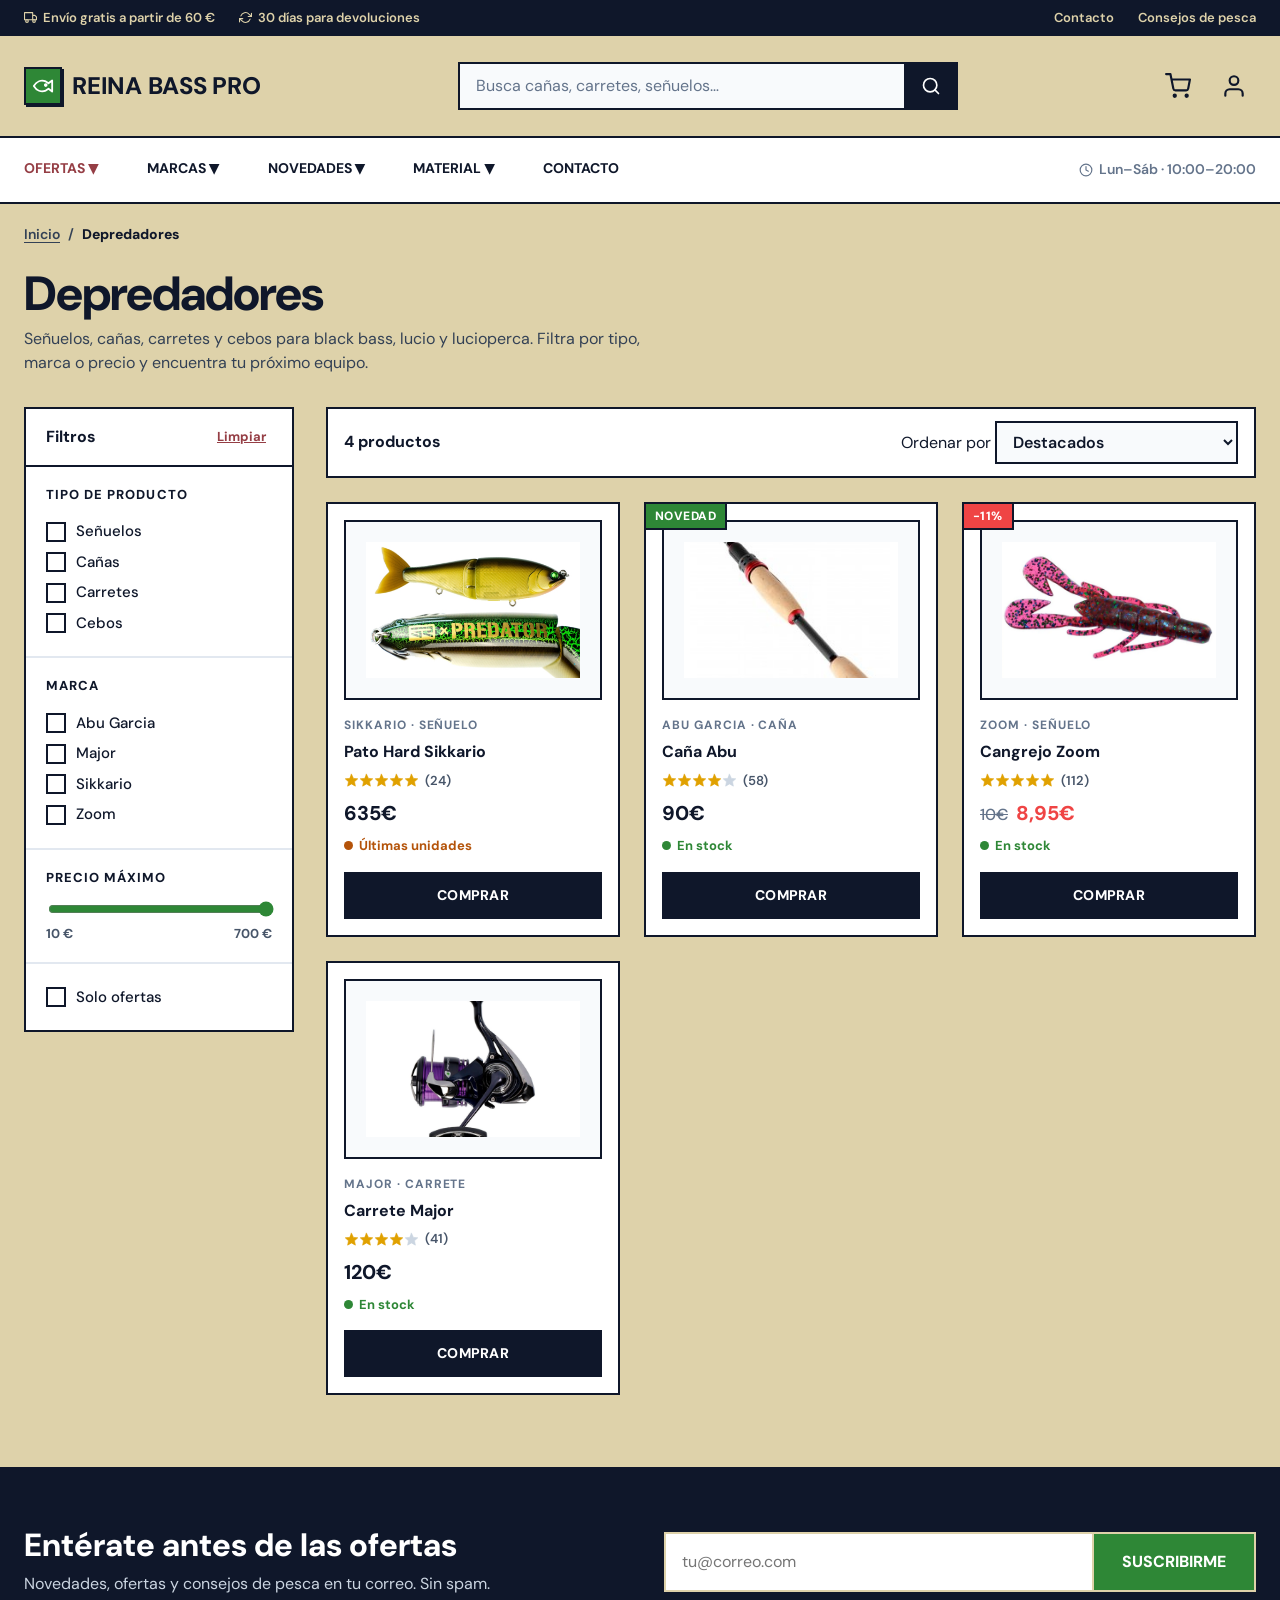
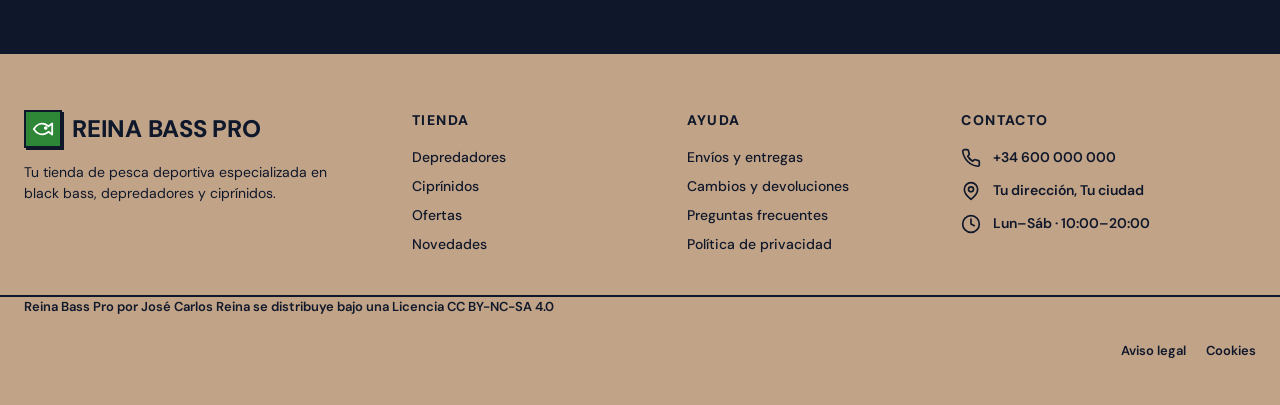
==== commit 566f4379: "multimedia_licencias" ====
--- a/reina-bass-pro/categoria.html
+++ b/reina-bass-pro/categoria.html
@@ -5,6 +5,7 @@
   <meta name="viewport" content="width=device-width, initial-scale=1">
   <title>Depredadores | Reina Bass Pro</title>
   <meta name="description" content="Señuelos, cañas, carretes y cebos para black bass, lucio y lucioperca.">
+  <link rel="icon" type="image/x-icon" href="favicon.ico">
   <link rel="preconnect" href="https://fonts.googleapis.com">
   <link rel="preconnect" href="https://fonts.gstatic.com" crossorigin>
   <link href="https://fonts.googleapis.com/css2?family=DM+Sans:opsz,wght@9..40,400;9..40,500;9..40,600;9..40,700;9..40,800&amp;display=swap" rel="stylesheet">
@@ -235,9 +236,23 @@
       </ul>
     </div>
   </div>
-  <div class="footer__bottom">
+<div class="footer__bottom">
     <div class="container footer__bottom-inner">
-      <p>© <span data-year>2026</span> <strong>REINA BASS PRO</strong>. Todos los derechos reservados.</p>
+      
+      <!-- INICIO LICENCIA CREATIVE COMMONS -->
+      <p xmlns:cc="http://creativecommons.org/ns#" xmlns:dct="http://purl.org/dc/terms/">
+        <a property="dct:title" rel="cc:attributionURL" href="#">Reina Bass Pro</a> por 
+        <span property="cc:attributionName">José Carlos Reina</span> se distribuye bajo una 
+        <a rel="license" href="http://creativecommons.org/licenses/by-nc-sa/4.0/?ref=chooser-v1" target="_blank" rel="license noopener noreferrer" style="display:inline-block;">
+          Licencia CC BY-NC-SA 4.0
+          <img style="height:22px!important;margin-left:3px;vertical-align:text-bottom;" src="https://mirrors.creativecommons.org/presskit/icons/cc.svg?ref=chooser-v1" alt="">
+          <img style="height:22px!important;margin-left:3px;vertical-align:text-bottom;" src="https://mirrors.creativecommons.org/presskit/icons/by.svg?ref=chooser-v1" alt="">
+          <img style="height:22px!important;margin-left:3px;vertical-align:text-bottom;" src="https://mirrors.creativecommons.org/presskit/icons/nc.svg?ref=chooser-v1" alt="">
+          <img style="height:22px!important;margin-left:3px;vertical-align:text-bottom;" src="https://mirrors.creativecommons.org/presskit/icons/sa.svg?ref=chooser-v1" alt="">
+        </a>
+      </p>
+      <!-- FIN LICENCIA CREATIVE COMMONS -->
+
       <ul class="footer__legal"><li><a href="#">Aviso legal</a></li><li><a href="#">Cookies</a></li></ul>
     </div>
   </div>
